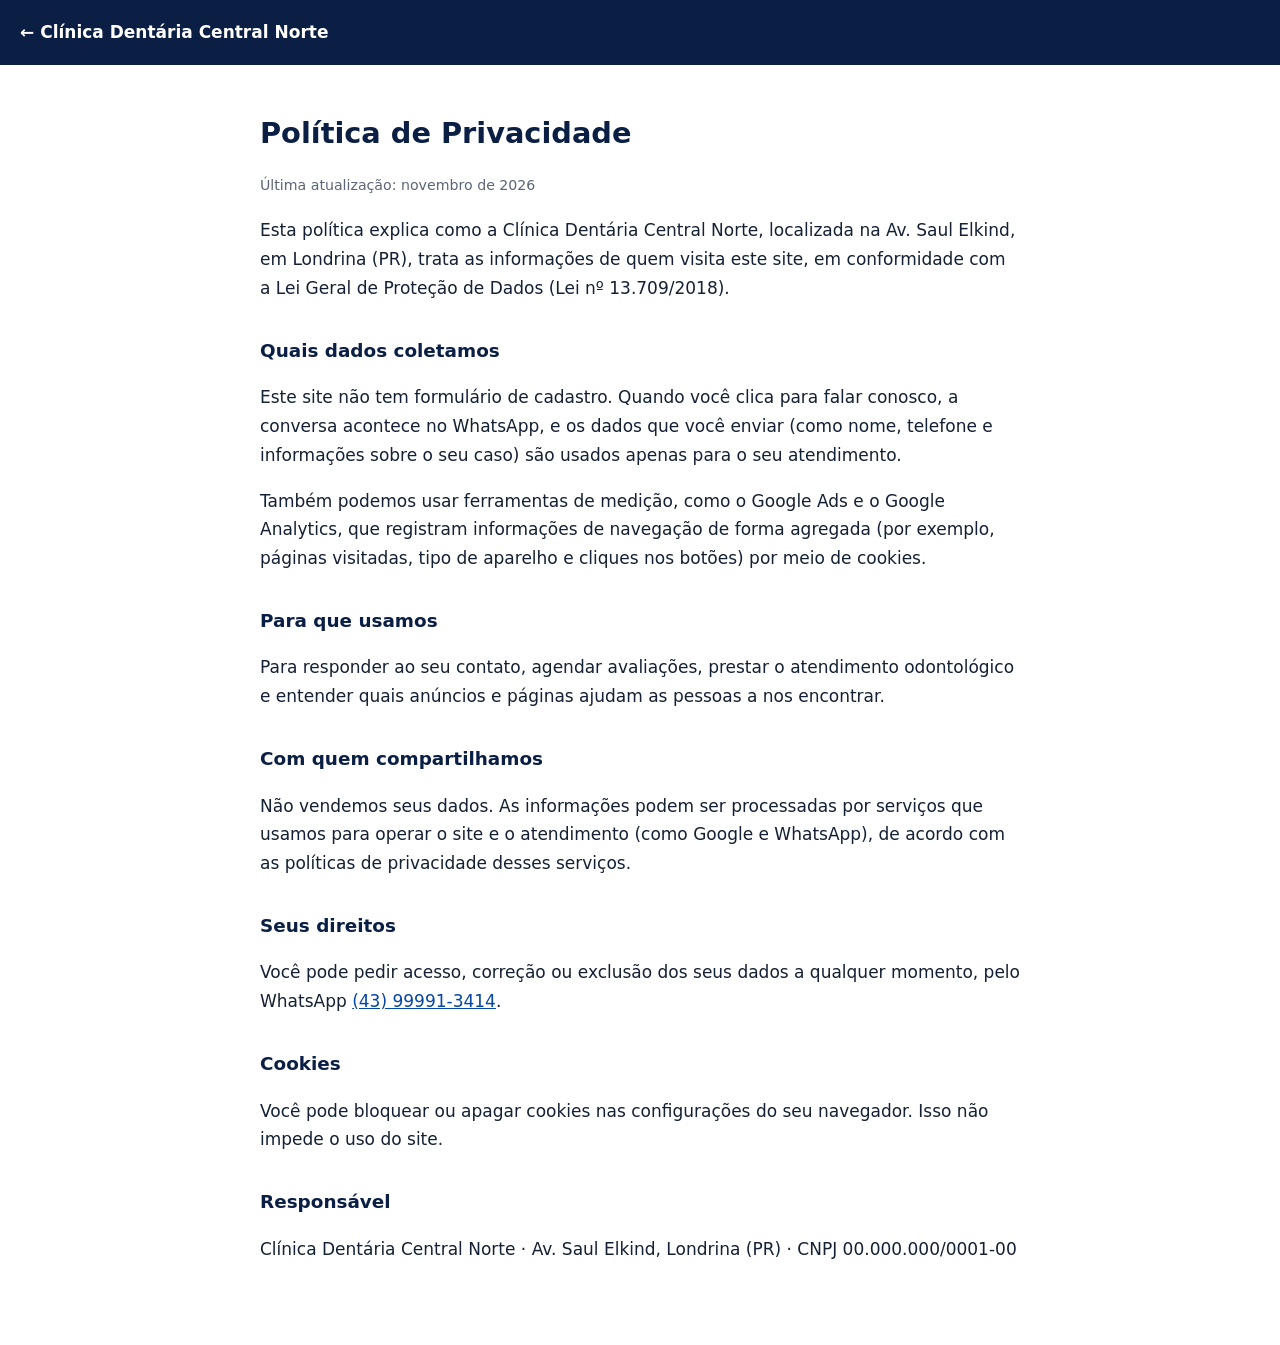
==== politica-de-privacidade.html @ e0092383 "Prepara a página para Google Ads WhatsApp e telefone reais, botão de ligar no topo, topo mais curto " ====
<!DOCTYPE html>
<html lang="pt-BR">
<head>
  <meta charset="UTF-8">
  <meta name="viewport" content="width=device-width, initial-scale=1.0">
  <title>Política de Privacidade | Clínica Dentária Central Norte</title>
  <meta name="robots" content="noindex, follow">
  <link rel="icon" href="assets/img/favicon.png">
  <style>
    body { margin: 0; font: 17px/1.7 "Inter", system-ui, -apple-system, "Segoe UI", sans-serif; color: #142033; background: #fff; }
    header { background: #0b1f44; color: #fff; padding: 18px 20px; }
    header a { color: #fff; text-decoration: none; font-weight: 700; }
    main { max-width: 760px; margin: 0 auto; padding: 32px 20px 64px; }
    h1 { font-size: 1.8rem; line-height: 1.2; color: #0b1f44; }
    h2 { font-size: 1.15rem; margin-top: 32px; color: #0b1f44; }
    a { color: #0646a7; }
    small { color: #5a6577; }
  </style>
</head>
<body>
  <header><a href="index.html">← Clínica Dentária Central Norte</a></header>
  <main>
    <h1>Política de Privacidade</h1>
    <!-- EDITAR: revise com a clínica (CNPJ, e-mail de contato e data) -->
    <p><small>Última atualização: novembro de 2026</small></p>

    <p>Esta política explica como a Clínica Dentária Central Norte, localizada na Av. Saul Elkind, em Londrina (PR), trata as informações de quem visita este site, em conformidade com a Lei Geral de Proteção de Dados (Lei nº 13.709/2018).</p>

    <h2>Quais dados coletamos</h2>
    <p>Este site não tem formulário de cadastro. Quando você clica para falar conosco, a conversa acontece no WhatsApp, e os dados que você enviar (como nome, telefone e informações sobre o seu caso) são usados apenas para o seu atendimento.</p>
    <p>Também podemos usar ferramentas de medição, como o Google Ads e o Google Analytics, que registram informações de navegação de forma agregada (por exemplo, páginas visitadas, tipo de aparelho e cliques nos botões) por meio de cookies.</p>

    <h2>Para que usamos</h2>
    <p>Para responder ao seu contato, agendar avaliações, prestar o atendimento odontológico e entender quais anúncios e páginas ajudam as pessoas a nos encontrar.</p>

    <h2>Com quem compartilhamos</h2>
    <p>Não vendemos seus dados. As informações podem ser processadas por serviços que usamos para operar o site e o atendimento (como Google e WhatsApp), de acordo com as políticas de privacidade desses serviços.</p>

    <h2>Seus direitos</h2>
    <p>Você pode pedir acesso, correção ou exclusão dos seus dados a qualquer momento, pelo WhatsApp <a href="https://wa.me/5543999913414">(43) 99991-3414</a>.</p>

    <h2>Cookies</h2>
    <p>Você pode bloquear ou apagar cookies nas configurações do seu navegador. Isso não impede o uso do site.</p>

    <h2>Responsável</h2>
    <p>Clínica Dentária Central Norte · Av. Saul Elkind, Londrina (PR) · CNPJ 00.000.000/0001-00</p>
  </main>
</body>
</html>
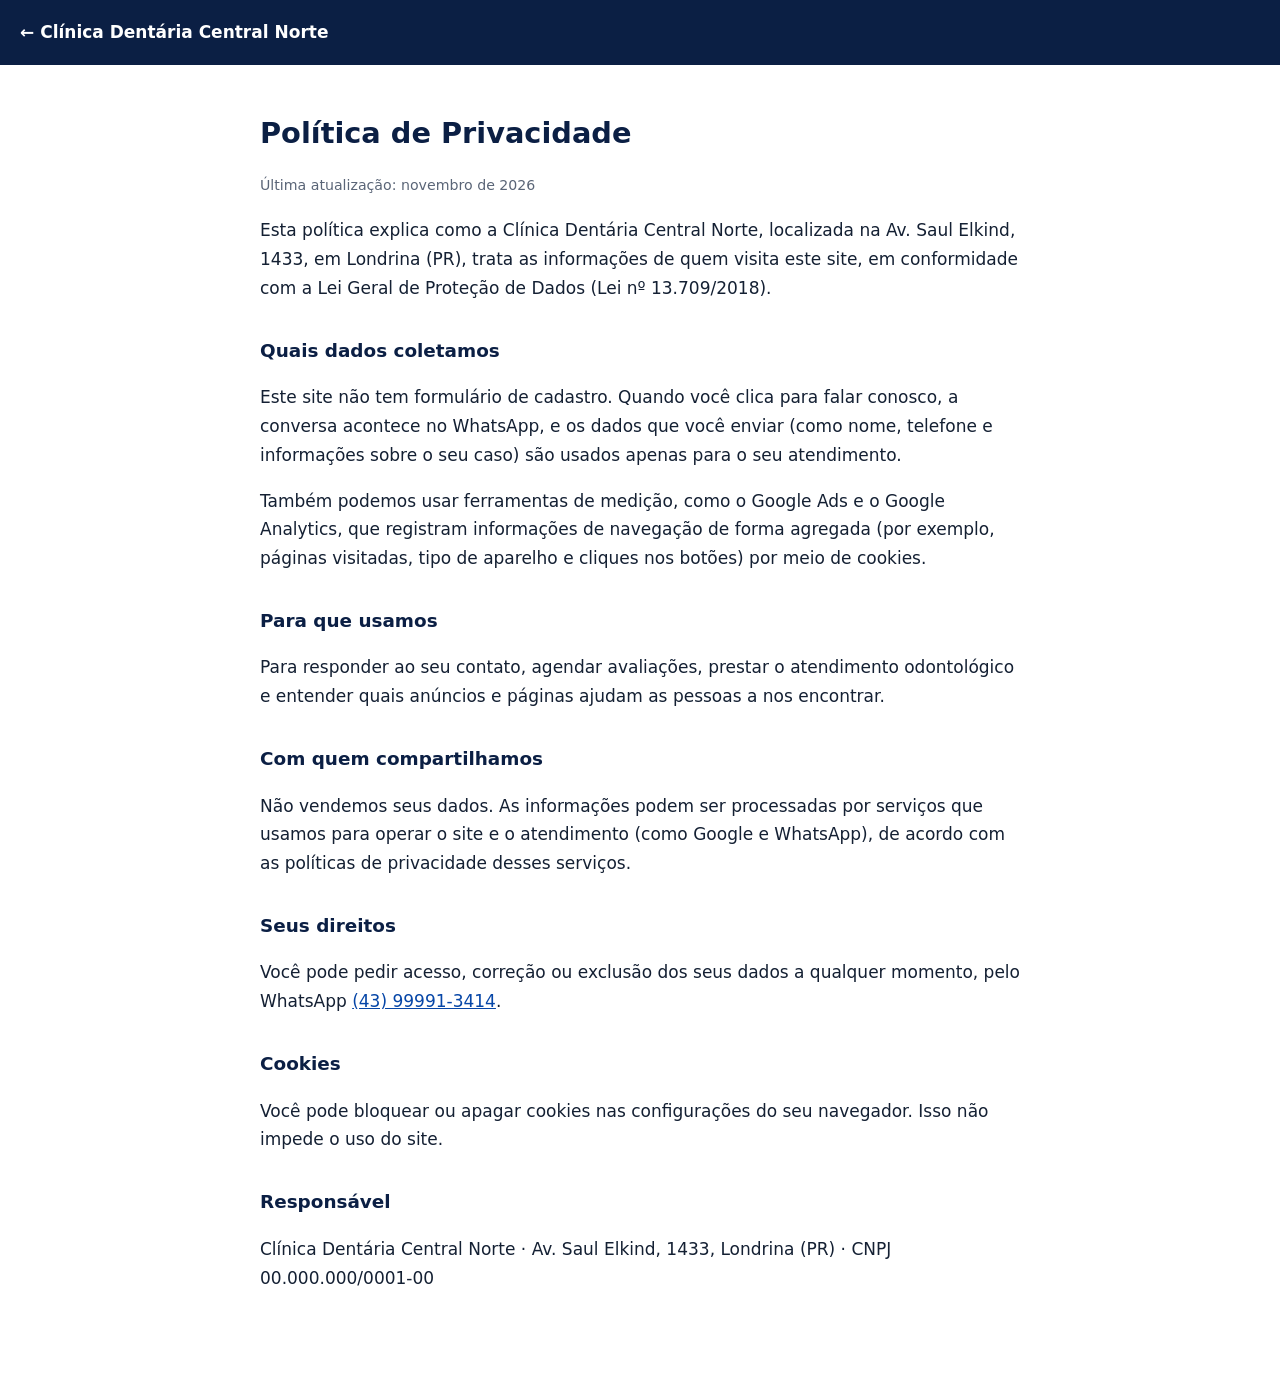
==== commit 6b45d35a: "Simplifica a página e aproxima o antes e depois do sorriso Remove a faixa de credibilidade, as seçõe" ====
--- a/politica-de-privacidade.html
+++ b/politica-de-privacidade.html
@@ -24,7 +24,7 @@
     <!-- EDITAR: revise com a clínica (CNPJ, e-mail de contato e data) -->
     <p><small>Última atualização: novembro de 2026</small></p>
 
-    <p>Esta política explica como a Clínica Dentária Central Norte, localizada na Av. Saul Elkind, em Londrina (PR), trata as informações de quem visita este site, em conformidade com a Lei Geral de Proteção de Dados (Lei nº 13.709/2018).</p>
+    <p>Esta política explica como a Clínica Dentária Central Norte, localizada na Av. Saul Elkind, 1433, em Londrina (PR), trata as informações de quem visita este site, em conformidade com a Lei Geral de Proteção de Dados (Lei nº 13.709/2018).</p>
 
     <h2>Quais dados coletamos</h2>
     <p>Este site não tem formulário de cadastro. Quando você clica para falar conosco, a conversa acontece no WhatsApp, e os dados que você enviar (como nome, telefone e informações sobre o seu caso) são usados apenas para o seu atendimento.</p>
@@ -43,7 +43,7 @@
     <p>Você pode bloquear ou apagar cookies nas configurações do seu navegador. Isso não impede o uso do site.</p>
 
     <h2>Responsável</h2>
-    <p>Clínica Dentária Central Norte · Av. Saul Elkind, Londrina (PR) · CNPJ 00.000.000/0001-00</p>
+    <p>Clínica Dentária Central Norte · Av. Saul Elkind, 1433, Londrina (PR) · CNPJ 00.000.000/0001-00</p>
   </main>
 </body>
 </html>
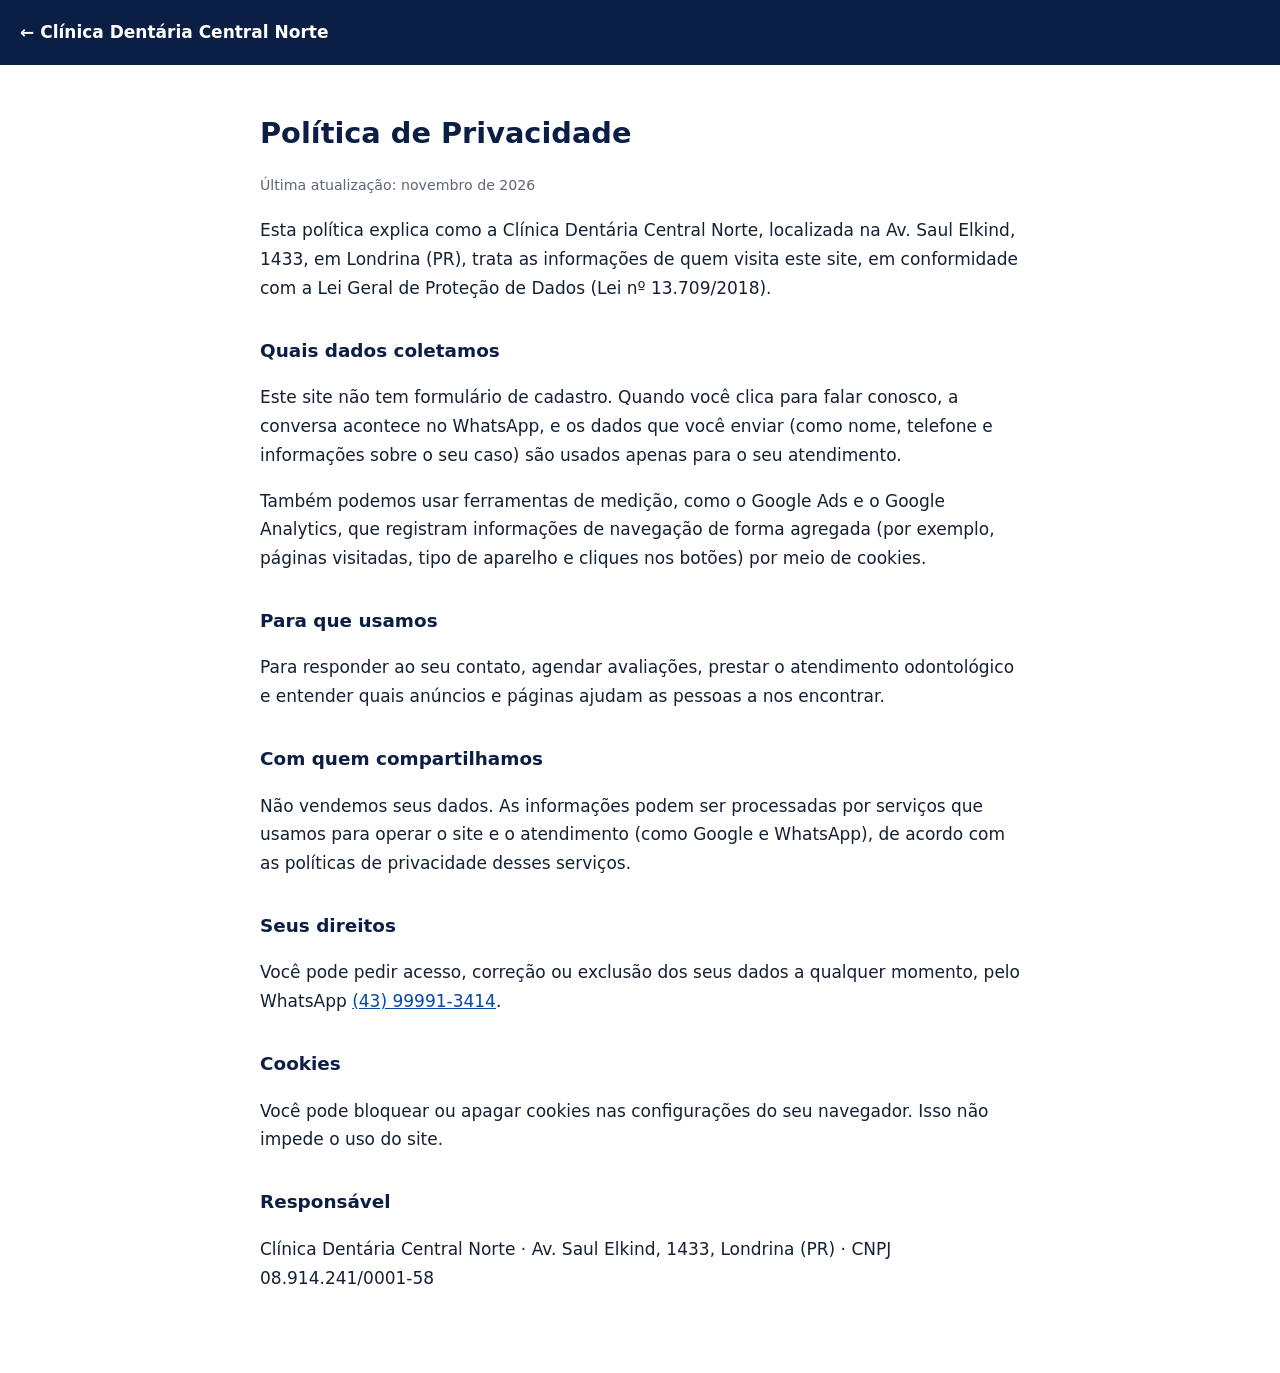
==== commit 3d3e908d: "Antes e depois mais perceptível, horários e dados do rodapé Inverte os lados do comparador (depois à" ====
--- a/politica-de-privacidade.html
+++ b/politica-de-privacidade.html
@@ -21,7 +21,7 @@
   <header><a href="index.html">← Clínica Dentária Central Norte</a></header>
   <main>
     <h1>Política de Privacidade</h1>
-    <!-- EDITAR: revise com a clínica (CNPJ, e-mail de contato e data) -->
+    <!-- EDITAR: revise com a clínica (e-mail de contato e data) -->
     <p><small>Última atualização: novembro de 2026</small></p>
 
     <p>Esta política explica como a Clínica Dentária Central Norte, localizada na Av. Saul Elkind, 1433, em Londrina (PR), trata as informações de quem visita este site, em conformidade com a Lei Geral de Proteção de Dados (Lei nº 13.709/2018).</p>
@@ -43,7 +43,7 @@
     <p>Você pode bloquear ou apagar cookies nas configurações do seu navegador. Isso não impede o uso do site.</p>
 
     <h2>Responsável</h2>
-    <p>Clínica Dentária Central Norte · Av. Saul Elkind, 1433, Londrina (PR) · CNPJ 00.000.000/0001-00</p>
+    <p>Clínica Dentária Central Norte · Av. Saul Elkind, 1433, Londrina (PR) · CNPJ 08.914.241/0001-58</p>
   </main>
 </body>
 </html>
